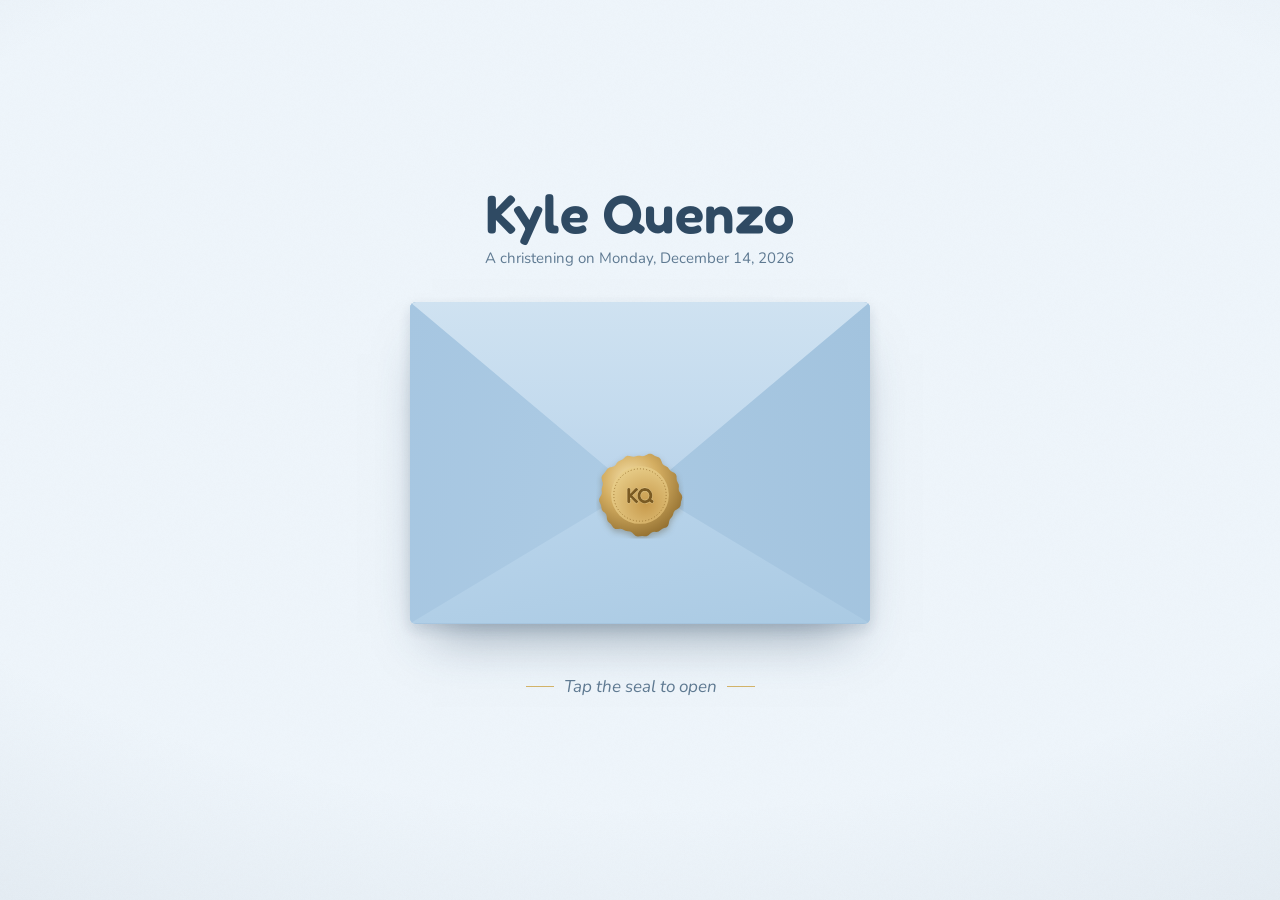
==== dedication/index.html @ fa81c78d "Add RSVP form to both invitations, backed by a Google Sheet - Guests reply from the Details sheet: n" ====
<!doctype html>
<html lang="en">
  <head>
    <meta charset="utf-8" />
    <meta
      name="viewport"
      content="width=device-width, initial-scale=1, viewport-fit=cover"
    />
    <style>
      :root {
        padding-top: env(safe-area-inset-top, 0px);
        padding-bottom: env(safe-area-inset-bottom, 0px);
        box-sizing: border-box;
      }
      body {
        margin: 0;
      }
      img {
        max-width: 100%;
      }
      [hidden] {
        display: none !important;
      }
    </style>
    <title>Kyle Quenzo &middot; Christening</title>
    <link
      rel="icon"
      href="data:image/svg+xml,%3Csvg xmlns=%27http://www.w3.org/2000/svg%27 viewBox=%270 0 100 100%27%3E%3Ccircle cx=%2750%27 cy=%2750%27 r=%2746%27 fill=%27%23d4b46a%27/%3E%3Ccircle cx=%2750%27 cy=%2750%27 r=%2730%27 fill=%27none%27 stroke=%27%23a8873f%27 stroke-width=%273%27/%3E%3C/svg%3E"
    />
    <link rel="preconnect" href="https://fonts.googleapis.com" />
    <link rel="preconnect" href="https://fonts.gstatic.com" crossorigin />
    <link rel="stylesheet" href="../rsvp.css" />
    <link
      rel="stylesheet"
      href="https://fonts.googleapis.com/css2?family=Fredoka:wght@400;500;600&family=Nunito:ital,wght@0,400;0,600;0,700;1,400&display=swap"
    />
    <style>
      /* Layout: one screen. Sealed envelope on a soft sky → tap the seal → card rises out and becomes a page-turning booklet. */
      :root {
        color-scheme: light;
        --sky: #eef5fb;
        --sky-deep: #d9e8f4;
        --cloud: #ffffff;
        --powder: #b7d3ea;
        --powder-side: #a6c6e1;
        --powder-flap: #c4dbee;
        --slate: #2f4a63;
        --slate-soft: #5f7a92;
        --gold: #d4b46a;
        --gold-hi: #f3e2b3;
        --gold-lo: #a8873f;
        --panel: #fbfdff;
        --f-display: "Fredoka", "Varela Round", "Nunito", system-ui, sans-serif;
        --f-body: "Nunito", "Avenir Next", "Segoe UI", system-ui, sans-serif;
        --rf-ink: var(--slate);
        --rf-soft: var(--slate-soft);
        --rf-line: rgba(47, 74, 99, 0.22);
        --rf-field: #fff;
        --rf-gold: var(--gold-lo);
        --rf-font: var(--f-body);
      }
      html,
      body {
        height: 100%;
      }
      body {
        background-color: var(--sky);
        background-image: radial-gradient(
          120% 90% at 50% 40%,
          transparent 55%,
          rgba(47, 74, 99, 0.1) 100%
        );
        color: var(--slate);
        font-family: var(--f-body);
        overflow: hidden;
        -webkit-tap-highlight-color: transparent;
      }
      .stage {
        position: relative;
        height: 100%;
        padding-left: max(16px, env(safe-area-inset-left, 0px));
        padding-right: max(16px, env(safe-area-inset-right, 0px));
        padding-block: 16px;
        box-sizing: border-box;
        display: flex;
        flex-direction: column;
        align-items: center;
        justify-content: center;
        gap: clamp(18px, 4vh, 34px);
      }
      .texture {
        position: fixed;
        inset: 0;
        pointer-events: none;
        opacity: 0.3;
        mix-blend-mode: multiply;
        background-size: 220px 220px;
      }

      /* ---------- Sealed state ---------- */
      .heading {
        text-align: center;
        display: grid;
        gap: 8px;
      }
      .names {
        font-family: var(--f-display);
        font-weight: 600;
        font-size: clamp(36px, 9vw, 54px);
        line-height: 1;
        color: var(--slate);
        margin: 0;
        letter-spacing: 0.01em;
        text-wrap: balance;
      }
      .when {
        font-family: var(--f-body);
        font-size: 15px;
        color: var(--slate-soft);
      }

      .env {
        --ew: min(88vw, 460px, calc((100vh - 260px) * 1.43));
        position: relative;
        width: var(--ew);
        aspect-ratio: 10/7;
        cursor: pointer;
        border: 0;
        padding: 0;
        background: none;
      }
      .env > * {
        position: absolute;
      }
      .env-back {
        inset: 0;
        border-radius: 6px;
        background: linear-gradient(#8fb2d0, #9dbdd8);
        box-shadow:
          0 30px 50px -22px rgba(47, 74, 99, 0.5),
          0 6px 14px rgba(47, 74, 99, 0.16);
        z-index: 1;
      }
      .card {
        z-index: 3;
        left: 27%;
        width: 46%;
        top: 3%;
        aspect-ratio: 397/560;
        background: #fff;
        border-radius: 3px;
        overflow: hidden;
        box-shadow: 0 2px 6px rgba(47, 74, 99, 0.25);
      }
      .front {
        inset: 0;
        z-index: 4;
        border-radius: 6px;
        overflow: hidden;
        clip-path: polygon(0 0, 50% 57%, 100% 0, 100% 100%, 0 100%);
        background: linear-gradient(
          170deg,
          #c0d9ec,
          var(--powder) 60%,
          #aacae3
        );
      }
      .front::before,
      .front::after {
        content: "";
        position: absolute;
        inset: 0;
      }
      .front::before {
        clip-path: polygon(0 0, 50% 57%, 0 100%);
        background: linear-gradient(100deg, var(--powder-side), #b3d0e7);
      }
      .front::after {
        clip-path: polygon(100% 0, 50% 57%, 100% 100%);
        background: linear-gradient(260deg, #a2c3de, #afcde6);
      }
      .flap {
        left: 0;
        top: 0;
        width: 100%;
        height: 60%;
        z-index: 5;
        transform-origin: 50% 0;
        transform: perspective(1000px) rotateX(0deg);
        transform-style: preserve-3d;
      }
      .flap .face {
        position: absolute;
        inset: 0;
        backface-visibility: hidden;
        -webkit-backface-visibility: hidden;
        clip-path: polygon(0 0, 100% 0, 50% 100%);
      }
      .flap .out {
        background: linear-gradient(
          180deg,
          #cfe2f1,
          var(--powder-flap) 55%,
          #b9d3ea
        );
        border-radius: 6px 6px 0 0;
      }
      .flap .in {
        transform: rotateX(180deg);
        background:
          radial-gradient(
              circle at 25% 30%,
              rgba(212, 180, 106, 0.35) 0 1.6px,
              transparent 2.2px
            )
            0 0/18px 18px,
          radial-gradient(
              circle at 75% 80%,
              rgba(183, 211, 234, 0.5) 0 2px,
              transparent 2.6px
            )
            0 0/18px 18px,
          linear-gradient(#ffffff, #f1f7fc);
      }
      .seal {
        left: 50%;
        top: 60%;
        width: clamp(64px, 19%, 88px);
        aspect-ratio: 1;
        transform: translate(-50%, -50%);
        z-index: 6;
        pointer-events: none;
      }
      .seal svg {
        position: absolute;
        inset: 0;
        width: 100%;
        height: 100%;
        filter: drop-shadow(0 3px 3px rgba(70, 50, 10, 0.3));
      }
      .seal .half-l {
        clip-path: inset(0 50% 0 0);
      }
      .seal .half-r {
        clip-path: inset(0 0 0 50%);
      }
      .env:focus-visible {
        outline: 2px solid var(--gold-lo);
        outline-offset: 8px;
        border-radius: 8px;
      }
      .hint {
        font-family: var(--f-body);
        font-style: italic;
        font-size: 17px;
        color: var(--slate-soft);
        display: flex;
        align-items: center;
        gap: 10px;
      }
      .hint::before,
      .hint::after {
        content: "";
        width: 28px;
        height: 1px;
        background: var(--gold);
      }
      .pulse {
        animation: pulse 2.4s ease-in-out infinite;
      }
      @keyframes pulse {
        0%,
        100% {
          transform: translate(-50%, -50%) scale(1);
        }
        50% {
          transform: translate(-50%, -50%) scale(1.06);
        }
      }

      /* ---------- Opened state ---------- */
      .reader {
        position: absolute;
        inset: 0;
        display: flex;
        flex-direction: column;
        align-items: center;
        justify-content: center;
        gap: 14px;
        padding-left: max(16px, env(safe-area-inset-left, 0px));
        padding-right: max(16px, env(safe-area-inset-right, 0px));
        padding-block: 16px;
        box-sizing: border-box;
        visibility: hidden;
      }
      .reader.on {
        visibility: visible;
      }
      .book {
        position: relative;
        width: var(--bw, 300px);
        height: var(--bh, 423px);
        touch-action: pan-y pinch-zoom;
        user-select: none;
        -webkit-user-select: none;
      }
      .page {
        position: absolute;
        inset: 0;
        background: #fff;
        border-radius: 4px;
        overflow: hidden;
        box-shadow:
          0 24px 44px -20px rgba(47, 74, 99, 0.5),
          0 4px 10px rgba(47, 74, 99, 0.14);
        transform-origin: 0 50%;
        backface-visibility: hidden;
      }

      /* ---------- The invitation pages (sized in container units so the same markup fits the envelope preview and the booklet) ---------- */
      .card,
      .page {
        container-type: inline-size;
      }
      .pg {
        position: absolute;
        inset: 0;
        overflow: hidden;
        color: var(--slate);
        text-align: center;
        background: linear-gradient(
          180deg,
          #d8e9f6 0%,
          #eaf3fa 45%,
          #f8fbfe 100%
        );
      }
      .pg .sky {
        position: absolute;
        inset: 0;
        width: 100%;
        height: 100%;
        pointer-events: none;
      }
      .pg > * {
        position: relative;
      }
      .pg p,
      .pg h2 {
        margin: 0;
      }
      .pg img {
        pointer-events: none;
      }

      .pg1 {
        display: flex;
        flex-direction: column;
        align-items: center;
        justify-content: flex-start;
        padding: 10cqw 8cqw 0;
        box-sizing: border-box;
      }
      .pg1 .cross {
        width: 13cqw;
        height: 13cqw;
        margin-bottom: 5cqw;
      }
      .pg1 .photo {
        width: 52cqw;
        height: 52cqw;
        border-radius: 50%;
        padding: 2.2cqw;
        background: #fff;
        box-shadow:
          0 0 0 3cqw rgba(183, 211, 234, 0.55),
          0 12cqw 14cqw -9cqw rgba(47, 74, 99, 0.4);
        position: relative;
      }
      .pg1 .photo img {
        width: 100%;
        height: 100%;
        border-radius: 50%;
        object-fit: cover;
        display: block;
      }
      .pg1 .photo::after {
        content: "";
        position: absolute;
        inset: 2.2cqw;
        border-radius: 50%;
        box-shadow: inset 0 0 6cqw rgba(47, 74, 99, 0.18);
      }
      .pg1 .lead {
        margin-top: 7cqw;
        font: italic 400 4.6cqw/1.3 var(--f-body);
        color: var(--slate-soft);
      }
      .pg1 .kid {
        font: 600 13.5cqw/1 var(--f-display);
        letter-spacing: 0.005em;
        margin-top: 1.5cqw;
        text-wrap: balance;
      }
      .pg1 .date {
        margin-top: 5cqw;
        font: 600 4.2cqw/1.5 var(--f-body);
      }
      .pg1 .date small {
        display: block;
        font-weight: 400;
        color: var(--slate-soft);
      }

      .pg2 {
        display: flex;
        flex-direction: column;
        justify-content: center;
        padding: 8cqw 9cqw;
        box-sizing: border-box;
        gap: 3.6cqw;
      }
      .pg2 .msg {
        font: 400 4.3cqw/1.5 var(--f-body);
        text-wrap: pretty;
      }
      .pg2 .msg.first {
        font: 500 5.4cqw/1.3 var(--f-display);
      }
      .pg2 .facts {
        margin: 2cqw 0 0;
        padding: 0;
        display: grid;
        gap: 2.4cqw;
        text-align: left;
      }
      .pg2 .facts div {
        display: grid;
        grid-template-columns: 19cqw 1fr;
        gap: 2.2cqw;
        align-items: baseline;
      }
      .pg2 dt {
        font: 500 4.2cqw/1.4 var(--f-display);
        color: var(--gold-lo);
      }
      .pg2 dd {
        margin: 0;
        font: 400 3.9cqw/1.45 var(--f-body);
      }
      .pg2 .outro {
        margin-top: 1.2cqw;
        font: 500 4.4cqw/1.4 var(--f-display);
        color: var(--slate-soft);
        text-wrap: balance;
      }
      .pg2 .rule {
        width: 22cqw;
        height: 3cqw;
        margin: 0 auto;
      }

      .controls {
        display: flex;
        align-items: center;
        gap: 10px;
        opacity: 0;
      }
      .btn {
        font: 600 13px/1 var(--f-body);
        letter-spacing: 0.06em;
        text-transform: uppercase;
        color: var(--slate);
        background: var(--panel);
        border: 1px solid rgba(47, 74, 99, 0.2);
        border-radius: 999px;
        height: 44px;
        min-width: 44px;
        padding: 0 16px;
        display: inline-flex;
        align-items: center;
        justify-content: center;
        gap: 8px;
        cursor: pointer;
      }
      .btn:hover {
        border-color: var(--powder-side);
      }
      .btn:focus-visible {
        outline: 2px solid var(--gold-lo);
        outline-offset: 2px;
      }
      .btn[disabled] {
        opacity: 0.35;
        cursor: default;
      }
      .btn.icon {
        padding: 0;
        width: 44px;
      }
      .btn svg {
        width: 18px;
        height: 18px;
      }
      .count {
        font: 600 13px/1 var(--f-body);
        letter-spacing: 0.08em;
        color: var(--slate-soft);
        min-width: 54px;
        text-align: center;
        font-variant-numeric: tabular-nums;
      }
      .music {
        position: fixed;
        z-index: 20;
        top: calc(14px + env(safe-area-inset-top, 0px));
        right: max(14px, calc(env(safe-area-inset-right, 0px) + 8px));
        opacity: 0;
        pointer-events: none;
        transition: opacity 0.6s;
      }
      .music.show {
        opacity: 1;
        pointer-events: auto;
      }
      .music .bars {
        display: flex;
        gap: 2px;
        align-items: flex-end;
        height: 14px;
      }
      .music .bars i {
        width: 3px;
        background: var(--slate);
        border-radius: 1px;
        height: 4px;
        animation: eq 1s ease-in-out infinite;
      }
      .music .bars i:nth-child(2) {
        animation-delay: -0.3s;
      }
      .music .bars i:nth-child(3) {
        animation-delay: -0.6s;
      }
      .music.muted .bars i {
        animation: none;
        height: 3px;
        background: var(--slate-soft);
      }
      @keyframes eq {
        0%,
        100% {
          height: 4px;
        }
        50% {
          height: 14px;
        }
      }

      /* ---------- Details sheet ---------- */
      .scrim {
        position: fixed;
        inset: 0;
        z-index: 30;
        background: rgba(47, 74, 99, 0.35);
        opacity: 0;
        transition: opacity 0.3s;
      }
      .scrim.open {
        opacity: 1;
      }
      .sheet {
        position: fixed;
        z-index: 31;
        left: 0;
        right: 0;
        bottom: 0;
        margin: 0 auto;
        max-width: 520px;
        max-height: 86%;
        overflow: auto;
        background: var(--panel);
        border-radius: 18px 18px 0 0;
        box-shadow: 0 -10px 40px rgba(47, 74, 99, 0.25);
        padding: 10px max(20px, env(safe-area-inset-right, 0px))
          calc(24px + env(safe-area-inset-bottom, 0px))
          max(20px, env(safe-area-inset-left, 0px));
        transform: translateY(105%);
        transition: transform 0.38s cubic-bezier(0.2, 0.8, 0.2, 1);
        box-sizing: border-box;
      }
      .sheet.open {
        transform: none;
      }
      .grab {
        width: 40px;
        height: 4px;
        border-radius: 2px;
        background: var(--sky-deep);
        margin: 4px auto 10px;
      }
      .sheet h2 {
        font: 600 30px/1.1 var(--f-display);
        margin: 4px 0 2px;
        color: var(--slate);
        text-align: center;
      }
      .sheet .sub {
        font: 15px var(--f-body);
        color: var(--slate-soft);
        text-align: center;
        margin: 0 0 18px;
      }
      .events {
        display: grid;
        gap: 0;
        margin: 0;
        padding: 0;
        list-style: none;
      }
      .ev {
        display: grid;
        grid-template-columns: 76px 1fr;
        gap: 14px;
        padding: 14px 0;
        border-top: 1px solid var(--sky-deep);
      }
      .ev .t {
        font: 600 15px/1.2 var(--f-body);
        color: var(--gold-lo);
        font-variant-numeric: tabular-nums;
        padding-top: 2px;
      }
      .ev .t small {
        display: block;
        font: 12px/1.4 var(--f-body);
        color: var(--slate-soft);
      }
      .ev h3 {
        margin: 0;
        font: 500 19px/1.2 var(--f-display);
        color: var(--slate);
      }
      .ev p {
        margin: 3px 0 8px;
        font: 14px/1.45 var(--f-body);
        color: var(--slate-soft);
        min-width: 0;
      }
      .link {
        font: 600 12px/1 var(--f-body);
        letter-spacing: 0.06em;
        text-transform: uppercase;
        color: var(--slate);
        text-decoration: none;
        border-bottom: 1px solid var(--gold);
        padding-bottom: 2px;
      }
      .rsvp {
        margin-top: 6px;
        padding: 16px;
        border-radius: 12px;
        background: #e9f2fa;
      }
      .rsvp h3 {
        margin: 0 0 2px;
        font: 500 19px/1.2 var(--f-display);
      }
      .rsvp > p {
        margin: 0 0 10px;
        font: 14px/1.45 var(--f-body);
        color: var(--slate-soft);
      }
      .contact {
        display: flex;
        align-items: center;
        justify-content: space-between;
        gap: 10px;
        padding: 8px 0;
        border-top: 1px solid rgba(47, 74, 99, 0.12);
      }
      .contact span {
        font: 15px/1.3 var(--f-body);
        min-width: 0;
      }
      .contact b {
        font-weight: 500;
        display: block;
        font-family: var(--f-display);
        font-size: 18px;
      }
      .contact .num {
        user-select: all;
        -webkit-user-select: all;
        font-variant-numeric: tabular-nums;
        letter-spacing: 0.04em;
      }
      .copy {
        font: 600 12px/1 var(--f-body);
        letter-spacing: 0.06em;
        text-transform: uppercase;
        color: var(--slate);
        background: var(--panel);
        border: 1px solid rgba(47, 74, 99, 0.22);
        border-radius: 999px;
        height: 36px;
        padding: 0 14px;
        cursor: pointer;
        flex: none;
      }
      .cal {
        display: flex;
        justify-content: center;
        margin-top: 18px;
      }
      .close {
        position: absolute;
        top: 10px;
        right: max(12px, env(safe-area-inset-right, 0px));
      }

      @media (prefers-reduced-motion: reduce) {
        .pulse,
        .music .bars i {
          animation: none;
        }
      }
    </style>
  </head>
  <body>
    <div class="texture" id="texture"></div>

    <main class="stage" id="stage">
      <header class="heading" id="heading">
        <h1 class="names">Kyle Quenzo</h1>
        <div class="when">A christening on Monday, December 14, 2026</div>
      </header>

      <button class="env" id="env" aria-label="Open the invitation">
        <div class="env-back"></div>
        <div class="card" id="card"></div>
        <div class="front"></div>
        <div class="flap" id="flap">
          <div class="face out"></div>
          <div class="face in"></div>
        </div>
        <div class="seal pulse" id="seal">
          <svg class="half-l" viewBox="0 0 100 100" aria-hidden="true">
            <use href="#sealArt" />
          </svg>
          <svg class="half-r" viewBox="0 0 100 100" aria-hidden="true">
            <use href="#sealArt" />
          </svg>
        </div>
      </button>

      <p class="hint" id="hint">Tap the seal to open</p>

      <section class="reader" id="reader" aria-label="Invitation pages">
        <div class="book" id="book" aria-live="polite"></div>
        <nav class="controls" id="controls">
          <button class="btn icon" id="prev" aria-label="Previous page">
            <svg
              viewBox="0 0 24 24"
              fill="none"
              stroke="currentColor"
              stroke-width="1.6"
            >
              <path d="M15 5l-7 7 7 7" />
            </svg>
          </button>
          <span class="count" id="count">1 / 2</span>
          <button class="btn icon" id="next" aria-label="Next page">
            <svg
              viewBox="0 0 24 24"
              fill="none"
              stroke="currentColor"
              stroke-width="1.6"
            >
              <path d="M9 5l7 7-7 7" />
            </svg>
          </button>
          <button class="btn" id="detailsBtn">Details</button>
        </nav>
      </section>
    </main>

    <!-- Page 1: the christening card -->
    <template id="pg1">
      <div class="pg pg1">
        <svg
          class="sky"
          viewBox="0 0 397 560"
          preserveAspectRatio="xMidYMid slice"
          aria-hidden="true"
        >
          <g filter="url(#soft)" fill="#fff">
            <ellipse cx="60" cy="90" rx="110" ry="42" opacity=".85" />
            <ellipse cx="350" cy="150" rx="120" ry="40" opacity=".8" />
            <ellipse cx="30" cy="330" rx="95" ry="36" opacity=".7" />
            <ellipse cx="380" cy="400" rx="105" ry="38" opacity=".75" />
            <ellipse cx="200" cy="585" rx="260" ry="70" opacity=".95" />
          </g>
          <g fill="#d4b46a" opacity=".8">
            <path
              d="M62 190l2.4 6.6 6.6 2.4-6.6 2.4-2.4 6.6-2.4-6.6-6.6-2.4 6.6-2.4z"
            />
            <path d="M335 60l2 5.4 5.4 2-5.4 2-2 5.4-2-5.4-5.4-2 5.4-2z" />
            <path
              d="M330 300l1.6 4.4 4.4 1.6-4.4 1.6-1.6 4.4-1.6-4.4-4.4-1.6 4.4-1.6z"
            />
            <path
              d="M70 450l1.6 4.4 4.4 1.6-4.4 1.6-1.6 4.4-1.6-4.4-4.4-1.6 4.4-1.6z"
            />
          </g>
        </svg>
        <svg class="cross" viewBox="0 0 60 60" aria-hidden="true">
          <path
            d="M30 6a6 6 0 0 1 6 6v8h8a6 6 0 0 1 0 12h-8v16a6 6 0 0 1-12 0V32h-8a6 6 0 0 1 0-12h8v-8a6 6 0 0 1 6-6z"
            fill="url(#gcross)"
          />
        </svg>
        <div class="photo">
          <img
            src="photo.jpg"
            alt="Kyle Quenzo smiling in a white shirt and cream vest"
            width="900"
            height="900"
          />
        </div>
        <p class="lead">The christening of</p>
        <h2 class="kid">Kyle Quenzo</h2>
        <p class="date">
          Monday, December 14, 2026<small>3:30 in the afternoon</small>
        </p>
      </div>
    </template>

    <!-- Page 2: the family's message and the details -->
    <template id="pg2">
      <div class="pg pg2">
        <svg
          class="sky"
          viewBox="0 0 397 560"
          preserveAspectRatio="xMidYMid slice"
          aria-hidden="true"
        >
          <g filter="url(#soft)" fill="#fff">
            <ellipse cx="40" cy="30" rx="120" ry="40" opacity=".8" />
            <ellipse cx="370" cy="70" rx="110" ry="36" opacity=".7" />
            <ellipse cx="200" cy="585" rx="260" ry="70" opacity=".95" />
            <ellipse cx="20" cy="520" rx="110" ry="40" opacity=".7" />
          </g>
        </svg>
        <p class="msg first">
          Join us in celebrating a precious gift from above!
        </p>
        <p class="msg">
          We joyfully present our child, Kyle Quenzo, to the Lord.
        </p>
        <p class="msg">
          We cordially invite you to share in this special day of faith.
        </p>
        <svg class="rule" viewBox="0 0 88 12" aria-hidden="true">
          <path
            d="M2 6h30M56 6h30"
            stroke="#d4b46a"
            stroke-width="1.2"
            stroke-linecap="round"
          />
          <path
            d="M44 1l1.6 3.4 3.4 1.6-3.4 1.6L44 11l-1.6-3.4L39 6l3.4-1.6z"
            fill="#d4b46a"
          />
        </svg>
        <dl class="facts">
          <div>
            <dt>When</dt>
            <dd>Monday, December 14, 2026 at 3:30 PM</dd>
          </div>
          <div>
            <dt>Where</dt>
            <dd>San Juan de Sahagun Parish Church, Candon City, Ilocos Sur</dd>
          </div>
          <div>
            <dt>Reception</dt>
            <dd>Ban-aw Sapphire Event Hall, Galimuyod, Ilocos Sur</dd>
          </div>
        </dl>
        <p class="outro">
          We look forward to celebrating this meaningful milestone with you!
        </p>
      </div>
    </template>

    <button class="btn icon music" id="music" aria-label="Pause music">
      <span class="bars"><i></i><i></i><i></i></span>
    </button>

    <div class="scrim" id="scrim" hidden></div>
    <section
      class="sheet"
      id="sheet"
      role="dialog"
      aria-modal="true"
      aria-labelledby="sheetTitle"
      hidden
    >
      <div class="grab"></div>
      <button class="btn icon close" id="closeSheet" aria-label="Close details">
        <svg
          viewBox="0 0 24 24"
          fill="none"
          stroke="currentColor"
          stroke-width="1.6"
        >
          <path d="M6 6l12 12M18 6L6 18" />
        </svg>
      </button>
      <h2 id="sheetTitle">Kyle Quenzo</h2>
      <p class="sub">Christening on Monday, December 14, 2026</p>
      <ul class="events">
        <li class="ev">
          <div class="t">3:30 pm<small>Christening</small></div>
          <div>
            <h3>Christening of Kyle Quenzo</h3>
            <p>San Juan de Sahagun Parish Church, Candon City, Ilocos Sur</p>
            <a
              class="link"
              target="_blank"
              rel="noopener"
              href="https://www.google.com/maps/search/?api=1&query=San+Juan+de+Sahagun+Parish+Church+Candon+City+Ilocos+Sur"
              >Open in Maps</a
            >
          </div>
        </li>
        <li class="ev">
          <div class="t">After<small>Reception</small></div>
          <div>
            <h3>Reception</h3>
            <p>Ban-aw Sapphire Event Hall, Galimuyod, Ilocos Sur</p>
            <a
              class="link"
              target="_blank"
              rel="noopener"
              href="https://www.google.com/maps/place/Sapphire+Business+Center+and+Main+Office/@17.183698,120.4616823,1132m/data=!3m2!1e3!4b1!4m6!3m5!1s0x338e19c76d4a9fa3:0x145c7a8bc892873e!8m2!3d17.1836929!4d120.4665532!16s%2Fg%2F11fylt3p_z?entry=ttu&g_ep=EgoyMDI2MTEwMy4wIKXMDSoASAFQAw%3D%3D"
              >Open in Maps</a
            >
          </div>
        </li>
      </ul>
      <div class="rsvp">
        <h3>Kindly RSVP by 15 November 2026</h3>
        <p>Please let us know if you can join us.</p>
        <div class="contact">
          <span><b>Axl</b><span class="num">0994 142 1722</span></span
          ><button class="copy" data-num="09941421722">Copy</button>
        </div>
        <div class="contact">
          <span><b>Rachelle</b><span class="num">0994 142 1720</span></span
          ><button class="copy" data-num="09941421720">Copy</button>
        </div>
      </div>
      <div class="cal">
        <a class="link" target="_blank" rel="noopener" id="calLink" href="#"
          >Add to Google Calendar</a
        >
      </div>
    </section>

    <svg width="0" height="0" style="position: absolute" aria-hidden="true">
      <defs>
        <filter id="soft" x="-30%" y="-60%" width="160%" height="220%">
          <feGaussianBlur stdDeviation="14" />
        </filter>
        <linearGradient id="gcross" x1="0" y1="0" x2="1" y2="1">
          <stop offset="0" stop-color="#f3e2b3" />
          <stop offset=".5" stop-color="#d4b46a" />
          <stop offset="1" stop-color="#a8873f" />
        </linearGradient>
        <radialGradient id="g1" cx="38%" cy="32%" r="75%">
          <stop offset="0" stop-color="#f6e4b0" />
          <stop offset=".45" stop-color="#d4ae62" />
          <stop offset="1" stop-color="#8d6a2c" />
        </radialGradient>
        <radialGradient id="g2" cx="60%" cy="65%" r="70%">
          <stop offset="0" stop-color="#c79a4c" />
          <stop offset="1" stop-color="#e9cf8b" />
        </radialGradient>
        <g id="sealArt">
          <path id="sealEdge" fill="url(#g1)" d="" />
          <circle cx="50" cy="50" r="33" fill="url(#g2)" />
          <circle
            cx="50"
            cy="50"
            r="30"
            fill="none"
            stroke="#9c7632"
            stroke-width="1"
            stroke-dasharray="1.2 2.4"
          />
          <text
            x="50"
            y="59"
            text-anchor="middle"
            font-family="Fredoka, Nunito, sans-serif"
            font-weight="600"
            font-size="25"
            fill="#7a5a22"
            stroke="#f3dea5"
            stroke-width=".4"
          >
            KQ
          </text>
        </g>
      </defs>
    </svg>

    <script>
      (() => {
        /* Pages in reading order, each a <template>. The first one is the card that slides out of the envelope. */
        const PAGES = ["pg1", "pg2"];
        const RATIO = 560 / 397;
        const reduce = matchMedia("(prefers-reduced-motion: reduce)").matches;
        const $ = (id) => document.getElementById(id);
        const stage = $("stage"),
          env = $("env"),
          card = $("card"),
          flap = $("flap"),
          seal = $("seal");
        const heading = $("heading"),
          hint = $("hint"),
          reader = $("reader"),
          book = $("book");
        const controls = $("controls"),
          count = $("count"),
          prevB = $("prev"),
          nextB = $("next");
        const musicB = $("music");

        /* Paper grain */
        try {
          const c = document.createElement("canvas");
          c.width = c.height = 220;
          const x = c.getContext("2d"),
            d = x.createImageData(220, 220);
          for (let i = 0; i < d.data.length; i += 4) {
            const v = 200 + Math.random() * 55;
            d.data[i] = v;
            d.data[i + 1] = v - 4;
            d.data[i + 2] = v - 8;
            d.data[i + 3] = 26;
          }
          x.putImageData(d, 0, 0);
          $("texture").style.backgroundImage = `url(${c.toDataURL()})`;
        } catch (e) {}

        /* Wax seal edge: an irregular, slightly wavy circle */
        (() => {
          let p = "";
          for (let i = 0; i <= 120; i++) {
            const a = (i / 120) * Math.PI * 2;
            const r =
              46 +
              Math.sin(a * 9) * 1.6 +
              Math.sin(a * 23 + 1) * 0.8 +
              Math.cos(a * 5) * 1.1;
            p +=
              (i ? "L" : "M") +
              (50 + r * Math.cos(a)).toFixed(2) +
              " " +
              (50 + r * Math.sin(a)).toFixed(2);
          }
          $("sealEdge").setAttribute("d", p + "Z");
        })();

        /* Build pages: the envelope preview gets a copy of page 1, the booklet gets every page */
        const clone = (id) => $(id).content.cloneNode(true);
        card.appendChild(clone(PAGES[0]));
        const pages = PAGES.map((id, i) => {
          const d = document.createElement("div");
          d.className = "page";
          d.hidden = i !== 0;
          d.setAttribute("role", "group");
          d.setAttribute(
            "aria-label",
            `Invitation page ${i + 1} of ${PAGES.length}`,
          );
          d.appendChild(clone(id));
          book.appendChild(d);
          return d;
        });

        /* Size the booklet to the screen */
        function size() {
          const W = stage.clientWidth - 32,
            H = stage.clientHeight - 32 - 44 - 14;
          let bw = Math.min(W, H / RATIO, 600);
          bw = Math.max(bw, 160);
          book.style.setProperty("--bw", bw + "px");
          book.style.setProperty("--bh", bw * RATIO + "px");
        }
        size();
        addEventListener("resize", size);

        /* Music */
        const audio = new Audio("music.mp3");
        audio.loop = true;
        audio.preload = "auto";
        audio.volume = 0;
        let wantMusic = true;
        function fadeTo(v, ms) {
          const from = audio.volume,
            t0 = performance.now();
          const step = (t) => {
            const k = Math.min(1, (t - t0) / ms);
            try {
              audio.volume = from + (v - from) * k;
            } catch (e) {}
            if (k < 1) requestAnimationFrame(step);
          };
          requestAnimationFrame(step);
        }
        function setMusicUI() {
          musicB.classList.toggle("muted", !wantMusic);
          musicB.setAttribute(
            "aria-label",
            wantMusic ? "Pause music" : "Play music",
          );
        }
        musicB.addEventListener("click", () => {
          wantMusic = !wantMusic;
          setMusicUI();
          if (wantMusic) {
            audio.play().catch(() => {});
            fadeTo(0.8, 600);
          } else {
            audio.pause();
          }
        });
        document.addEventListener("visibilitychange", () => {
          if (document.hidden) audio.pause();
          else if (wantMusic && opened) audio.play().catch(() => {});
        });

        /* Opening sequence */
        let opened = false,
          idx = 0,
          busy = false;
        const ease = "cubic-bezier(.45,.05,.2,1)";
        const A = (el, kf, o) =>
          el.animate(kf, Object.assign({ fill: "forwards", easing: ease }, o))
            .finished;
        const wait = (ms) => new Promise((r) => setTimeout(r, ms));

        async function open() {
          if (opened) return;
          opened = true;
          env.disabled = true;
          audio
            .play()
            .then(() => fadeTo(0.8, 2500))
            .catch(() => {});
          musicB.classList.add("show");
          setMusicUI();
          seal.classList.remove("pulse");
          const k = reduce ? 0.25 : 1;
          hint.animate([{ opacity: 1 }, { opacity: 0 }], {
            duration: 300,
            fill: "forwards",
          });
          heading.animate(
            [{ opacity: 1 }, { opacity: 0, transform: "translateY(-16px)" }],
            { duration: 700 * k, fill: "forwards", easing: ease },
          );

          const [sl, sr] = seal.querySelectorAll("svg");
          seal.animate(
            [
              { transform: "translate(-50%,-50%) scale(1)" },
              { transform: "translate(-50%,-50%) scale(.94)" },
              { transform: "translate(-50%,-50%) scale(1)" },
            ],
            { duration: 260 * k },
          );
          await wait(200 * k);
          await Promise.all([
            A(
              sl,
              [
                { transform: "none", opacity: 1 },
                {
                  transform: "translate(-22px,18px) rotate(-24deg)",
                  opacity: 0,
                },
              ],
              { duration: 700 * k },
            ),
            A(
              sr,
              [
                { transform: "none", opacity: 1 },
                { transform: "translate(22px,18px) rotate(24deg)", opacity: 0 },
              ],
              { duration: 700 * k },
            ),
          ]);

          setTimeout(() => {
            flap.style.zIndex = 2;
          }, 470 * k);
          await A(
            flap,
            [
              { transform: "perspective(1000px) rotateX(0deg)" },
              { transform: "perspective(1000px) rotateX(180deg)" },
            ],
            { duration: 950 * k },
          );

          await A(
            card,
            [{ transform: "translateY(0)" }, { transform: "translateY(-64%)" }],
            { duration: 1000 * k, easing: "cubic-bezier(.3,.6,.25,1)" },
          );
          await wait(250 * k);

          /* Card becomes the first page of the booklet */
          const from = card.getBoundingClientRect();
          reader.classList.add("on");
          const to = book.getBoundingClientRect();
          card.style.visibility = "hidden";
          const s = from.width / to.width;
          book.style.transformOrigin = "0 0";
          env.animate(
            [
              { transform: "none", opacity: 1 },
              { transform: "translateY(55vh) rotate(4deg)", opacity: 0 },
            ],
            {
              duration: 1100 * k,
              easing: "cubic-bezier(.5,0,.75,0)",
              fill: "forwards",
            },
          );
          await A(
            book,
            [
              {
                transform: `translate(${from.left - to.left}px, ${from.top - to.top}px) scale(${s})`,
              },
              { transform: "none" },
            ],
            {
              duration: 1200 * k,
              easing: "cubic-bezier(.6,0,.2,1)",
              fill: "none",
            },
          );
          env.hidden = true;
          heading.hidden = true;
          hint.hidden = true;
          A(
            controls,
            [
              { opacity: 0, transform: "translateY(8px)" },
              { opacity: 1, transform: "none" },
            ],
            { duration: 500 },
          );
          update();
        }
        env.addEventListener("click", open);

        /* Page turning */
        function update() {
          count.textContent = `${idx + 1} / ${PAGES.length}`;
          prevB.disabled = idx === 0;
          nextB.disabled = idx === PAGES.length - 1;
        }
        async function go(n) {
          if (busy || n === idx || n < 0 || n >= PAGES.length) return;
          busy = true;
          const cur = pages[idx],
            nxt = pages[n],
            fwd = n > idx;
          nxt.hidden = false;
          const P = "perspective(1800px) ";
          if (reduce) {
            nxt.style.zIndex = 2;
            cur.style.zIndex = 1;
            await A(nxt, [{ opacity: 0 }, { opacity: 1 }], {
              duration: 220,
              fill: "none",
            });
          } else if (fwd) {
            cur.style.zIndex = 2;
            nxt.style.zIndex = 1;
            await A(
              cur,
              [
                { transform: P + "rotateY(0)", opacity: 1, offset: 0 },
                { opacity: 1, offset: 0.6 },
                { transform: P + "rotateY(-110deg)", opacity: 0 },
              ],
              { duration: 750, fill: "none" },
            );
          } else {
            cur.style.zIndex = 1;
            nxt.style.zIndex = 2;
            await A(
              nxt,
              [
                { transform: P + "rotateY(-110deg)", opacity: 0, offset: 0 },
                { opacity: 1, offset: 0.4 },
                { transform: P + "rotateY(0)", opacity: 1 },
              ],
              { duration: 750, fill: "none" },
            );
          }
          cur.hidden = true;
          cur.style.zIndex = "";
          nxt.style.zIndex = "";
          idx = n;
          update();
          busy = false;
        }
        prevB.addEventListener("click", () => go(idx - 1));
        nextB.addEventListener("click", () => go(idx + 1));

        /* Swipe and tap on the booklet */
        let sx = null,
          sy = 0,
          st = 0;
        book.addEventListener("pointerdown", (e) => {
          sx = e.clientX;
          sy = e.clientY;
          st = Date.now();
        });
        book.addEventListener("pointerup", (e) => {
          if (sx === null) return;
          const dx = e.clientX - sx,
            dy = e.clientY - sy;
          sx = null;
          if (Math.abs(dx) > 40 && Math.abs(dx) > Math.abs(dy)) {
            go(idx + (dx < 0 ? 1 : -1));
            return;
          }
          if (Math.abs(dx) < 8 && Math.abs(dy) < 8 && Date.now() - st < 400) {
            const r = book.getBoundingClientRect();
            go(idx + (e.clientX - r.left < r.width * 0.35 ? -1 : 1));
          }
        });
        book.addEventListener("pointercancel", () => {
          sx = null;
        });
        addEventListener("keydown", (e) => {
          if (sheet.classList.contains("open")) {
            if (e.key === "Escape") closeSheet();
            return;
          }
          if (!opened) return;
          if (e.key === "ArrowRight" || e.key === "PageDown") go(idx + 1);
          if (e.key === "ArrowLeft" || e.key === "PageUp") go(idx - 1);
        });

        /* Details sheet */
        const sheet = $("sheet"),
          scrim = $("scrim");
        function openSheet() {
          sheet.hidden = false;
          scrim.hidden = false;
          requestAnimationFrame(() =>
            requestAnimationFrame(() => {
              sheet.classList.add("open");
              scrim.classList.add("open");
            }),
          );
          setTimeout(() => $("closeSheet").focus(), 50);
        }
        function closeSheet() {
          sheet.classList.remove("open");
          scrim.classList.remove("open");
          setTimeout(() => {
            sheet.hidden = true;
            scrim.hidden = true;
            $("detailsBtn").focus();
          }, 380);
        }
        $("detailsBtn").addEventListener("click", openSheet);
        $("closeSheet").addEventListener("click", closeSheet);
        scrim.addEventListener("click", closeSheet);

        document.querySelectorAll(".copy").forEach((b) =>
          b.addEventListener("click", () => {
            const done = () => {
              b.textContent = "Copied";
              setTimeout(() => (b.textContent = "Copy"), 1600);
            };
            const pick = () => {
              const s = getSelection(),
                r = document.createRange();
              r.selectNodeContents(
                b.previousElementSibling.querySelector(".num"),
              );
              s.removeAllRanges();
              s.addRange(r);
              b.textContent = "Selected";
              setTimeout(() => (b.textContent = "Copy"), 1600);
            };
            try {
              navigator.clipboard.writeText(b.dataset.num).then(done, pick);
            } catch (e) {
              pick();
            }
          }),
        );

        const q = new URLSearchParams({
          action: "TEMPLATE",
          text: "Christening of Kyle Quenzo",
          dates: "20261214T153000/20261214T220000",
          ctz: "Asia/Manila",
          location:
            "San Juan de Sahagun Parish Church, Candon City, Ilocos Sur",
          details:
            "Christening of Kyle Quenzo 3:30 PM at San Juan de Sahagun Parish Church, Candon City.\nReception at Ban-aw Sapphire Event Hall, Galimuyod, Ilocos Sur.",
        });
        $("calLink").href =
          "https://calendar.google.com/calendar/render?" + q.toString();
      })();
    </script>
    <script>
      window.RSVP_EVENT = "christening";
    </script>
    <script src="../rsvp-config.js"></script>
    <script src="../rsvp.js"></script>
  </body>
</html>
---- rsvp.css ----
/* RSVP form inside the Details sheet. Each page sets --rf-ink, --rf-soft, --rf-line, --rf-field, --rf-gold, --rf-font. */
.rsvp-form{display:grid;gap:14px;margin:4px 0 16px}
.rf-field{display:grid;gap:6px}
.rf-field > span,.rf-choice legend{font:600 12px/1.3 var(--rf-font);letter-spacing:.04em;color:var(--rf-soft)}
.rf-field input,.rf-field textarea{font:16px/1.4 var(--rf-font);color:var(--rf-ink);background:var(--rf-field);
  border:1px solid var(--rf-line);border-radius:10px;padding:10px 12px;width:100%;box-sizing:border-box;min-height:44px}
.rf-field textarea{resize:vertical}
.rf-field input:focus-visible,.rf-field textarea:focus-visible,.rf-choice input:focus-visible + span{outline:2px solid var(--rf-gold);outline-offset:1px}
.rf-field input[aria-invalid="true"]{border-color:#b3463a}
.rf-choice{border:0;margin:0;padding:0;display:grid;gap:6px}
.rf-choice .opts{display:grid;grid-template-columns:1fr 1fr;gap:8px}
.rf-choice label{position:relative;display:block}
.rf-choice input{position:absolute;opacity:0;inset:0;margin:0}
.rf-choice span{display:flex;align-items:center;justify-content:center;min-height:44px;padding:8px 10px;text-align:center;
  font:600 14px/1.25 var(--rf-font);color:var(--rf-ink);background:var(--rf-field);border:1px solid var(--rf-line);border-radius:10px;cursor:pointer}
.rf-choice input:checked + span{background:var(--rf-ink);color:#fff;border-color:var(--rf-ink)}
.rf-companions{display:grid;gap:10px;padding:12px;border-radius:12px;background:var(--rf-field);border:1px solid var(--rf-line)}
.rf-step{display:flex;align-items:center;justify-content:space-between;gap:10px}
.rf-stepper{display:inline-flex;align-items:center;gap:6px}
.rf-stepper button{width:40px;height:40px;border-radius:999px;border:1px solid var(--rf-line);background:#fff;color:var(--rf-ink);font:600 20px/1 var(--rf-font);cursor:pointer}
.rf-stepper button:disabled{opacity:.35;cursor:default}
.rf-stepper output{min-width:28px;text-align:center;font:700 18px/1 var(--rf-font);color:var(--rf-ink);font-variant-numeric:tabular-nums}
.rf-names{display:grid;gap:8px}
.rf-names input{font:15px/1.4 var(--rf-font);color:var(--rf-ink);background:#fff;border:1px solid var(--rf-line);border-radius:10px;padding:9px 12px;width:100%;box-sizing:border-box;min-height:42px}
.rf-seats{margin:0;font:14px/1.4 var(--rf-font);color:var(--rf-soft)}
.rf-seats b{color:var(--rf-ink);font-weight:700}
.rf-submit{font:600 14px/1 var(--rf-font);letter-spacing:.06em;text-transform:uppercase;color:#fff;background:var(--rf-ink);
  border:1px solid var(--rf-ink);border-radius:999px;height:48px;padding:0 20px;cursor:pointer}
.rf-submit:disabled{opacity:.6;cursor:default}
.rf-submit:focus-visible{outline:2px solid var(--rf-gold);outline-offset:2px}
.rf-status{margin:0;font:14px/1.45 var(--rf-font);color:var(--rf-soft);min-height:1.2em}
.rf-status.ok{color:var(--rf-ink);font-weight:600}
.rf-status.err{color:#b3463a}
.rf-done{display:grid;gap:10px;padding:14px;border-radius:12px;background:var(--rf-field);border:1px solid var(--rf-line)}
.rf-done p{margin:0;font:15px/1.45 var(--rf-font);color:var(--rf-ink)}
.rf-done p b{font-weight:700}
.rf-done button{justify-self:start;font:600 12px/1 var(--rf-font);letter-spacing:.06em;text-transform:uppercase;color:var(--rf-ink);
  background:#fff;border:1px solid var(--rf-line);border-radius:999px;height:36px;padding:0 14px;cursor:pointer}
.rf-or{margin:14px 0 2px;font:13px/1.4 var(--rf-font);color:var(--rf-soft)}
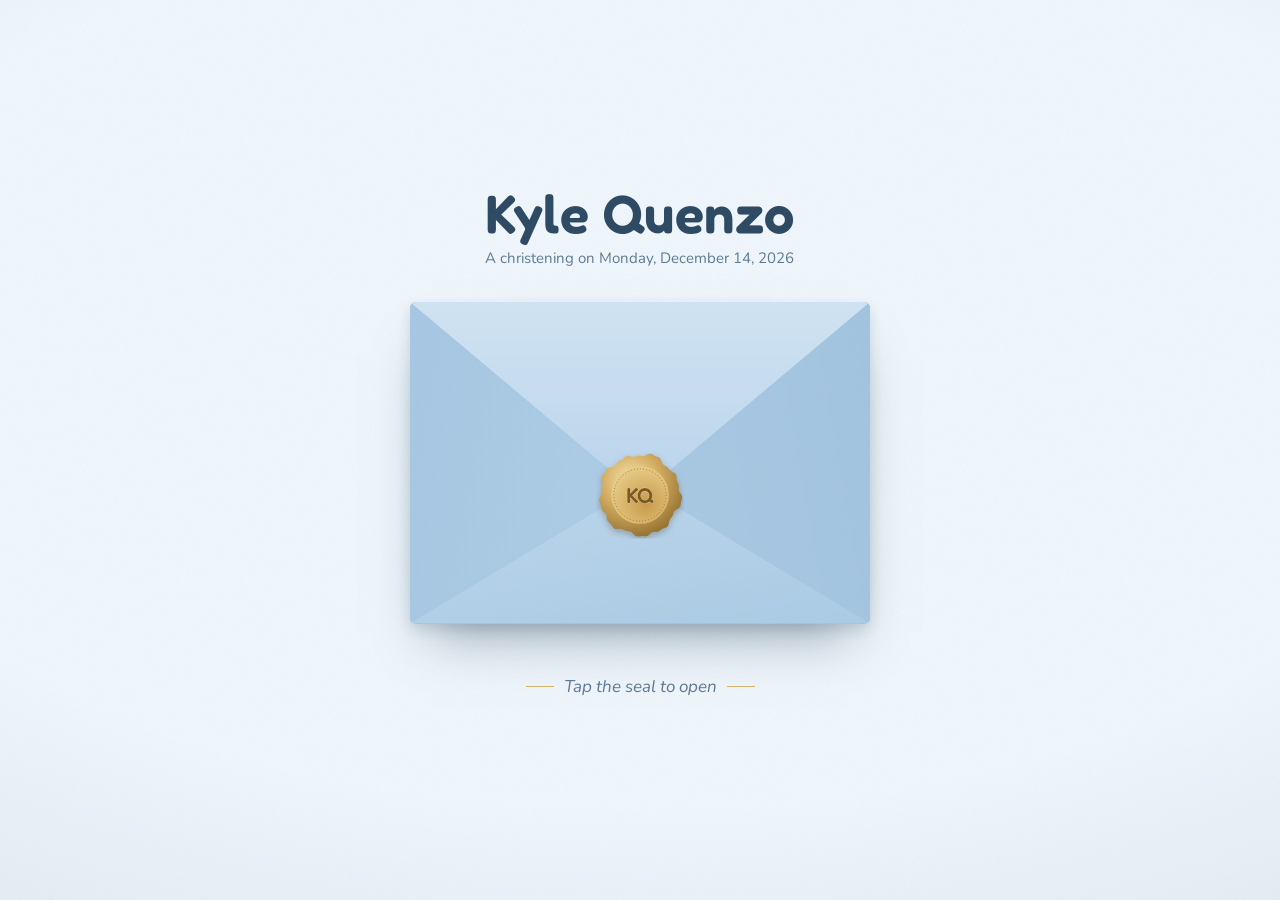
==== commit 28ccf9a3: "Add a godparents page to the christening invitation Lists the 46 ninang and ninong as a third bookle" ====
--- a/dedication/index.html
+++ b/dedication/index.html
@@ -460,6 +460,54 @@
         margin: 0 auto;
       }
 
+      .pg3 {
+        display: flex;
+        flex-direction: column;
+        justify-content: center;
+        padding: 7cqw 6cqw;
+        box-sizing: border-box;
+        gap: 2.4cqw;
+      }
+      .pg3 .title {
+        font: 500 6.4cqw/1.2 var(--f-display);
+      }
+      .pg3 .sub {
+        font: italic 400 3.8cqw/1.3 var(--f-body);
+        color: var(--slate-soft);
+      }
+      .pg3 .rule {
+        width: 22cqw;
+        height: 3cqw;
+        margin: 0 auto;
+      }
+      .pg3 .gp {
+        list-style: none;
+        margin: 1cqw 0 0;
+        padding: 0;
+        columns: 2;
+        column-gap: 3cqw;
+        text-align: left;
+        font: 400 2.95cqw/1.45 var(--f-body);
+      }
+      .pg3 .gp li {
+        break-inside: avoid;
+        padding-left: 2.2cqw;
+        position: relative;
+        white-space: nowrap;
+        overflow: hidden;
+        text-overflow: ellipsis;
+      }
+      .pg3 .gp li::before {
+        content: "";
+        position: absolute;
+        left: 0;
+        top: 0.62em;
+        width: 1.1cqw;
+        height: 1.1cqw;
+        border-radius: 50%;
+        background: var(--gold);
+      }
+
       .controls {
         display: flex;
         align-items: center;
@@ -769,7 +817,7 @@
               <path d="M15 5l-7 7 7 7" />
             </svg>
           </button>
-          <span class="count" id="count">1 / 2</span>
+          <span class="count" id="count">1 / 3</span>
           <button class="btn icon" id="next" aria-label="Next page">
             <svg
               viewBox="0 0 24 24"
@@ -890,6 +938,87 @@
         <p class="outro">
           We look forward to celebrating this meaningful milestone with you!
         </p>
+      </div>
+    </template>
+
+    <!-- Page 3: the godparents -->
+    <template id="pg3">
+      <div class="pg pg3">
+        <svg
+          class="sky"
+          viewBox="0 0 397 560"
+          preserveAspectRatio="xMidYMid slice"
+          aria-hidden="true"
+        >
+          <g filter="url(#soft)" fill="#fff">
+            <ellipse cx="40" cy="30" rx="120" ry="40" opacity=".8" />
+            <ellipse cx="370" cy="70" rx="110" ry="36" opacity=".7" />
+            <ellipse cx="200" cy="585" rx="260" ry="70" opacity=".95" />
+            <ellipse cx="20" cy="520" rx="110" ry="40" opacity=".7" />
+          </g>
+        </svg>
+        <h2 class="title">Godparents</h2>
+        <p class="sub">Ninang &amp; Ninong</p>
+        <svg class="rule" viewBox="0 0 88 12" aria-hidden="true">
+          <path
+            d="M2 6h30M56 6h30"
+            stroke="#d4b46a"
+            stroke-width="1.2"
+            stroke-linecap="round"
+          />
+          <path
+            d="M44 1l1.6 3.4 3.4 1.6-3.4 1.6L44 11l-1.6-3.4L39 6l3.4-1.6z"
+            fill="#d4b46a"
+          />
+        </svg>
+        <ul class="gp">
+          <li>Anna Emily Haggot</li>
+          <li>Angelita Angala</li>
+          <li>Cherry Joven</li>
+          <li>Clarine Mallillin</li>
+          <li>Ruben Habon</li>
+          <li>John Lorenze Peralta</li>
+          <li>Abrian Mafalla</li>
+          <li>Lorelie Joy Losgano</li>
+          <li>Jonel Altura</li>
+          <li>Rolando Yague</li>
+          <li>Samson Vilog</li>
+          <li>Daryl Jorda</li>
+          <li>Zendrick Hermosura</li>
+          <li>Miguel Tapales</li>
+          <li>Christian Alvarado</li>
+          <li>Gracia Gacusana</li>
+          <li>Diana Luz Bitao</li>
+          <li>Jannine Gander</li>
+          <li>Robeli Villanueva</li>
+          <li>Louella Navarro</li>
+          <li>Danica Soria</li>
+          <li>Estephanie Ann Raquepo</li>
+          <li>Beverly Joyce Gambeda</li>
+          <li>Robie Ibao</li>
+          <li>Marjorie Heraña</li>
+          <li>Pamela Joyce Manzano</li>
+          <li>Eryll Mae Toquero</li>
+          <li>Daphne Baltero</li>
+          <li>Kathleen Cabreros</li>
+          <li>Sonia Panganiban</li>
+          <li>Andrea Cañales</li>
+          <li>Sheimberly Jimeno</li>
+          <li>Jessa Naungayan</li>
+          <li>B-Jay Rabe</li>
+          <li>Christian Claus Tolentino</li>
+          <li>Melford John Pascua</li>
+          <li>Jimcarl Ramos</li>
+          <li>Jonathan Manansala</li>
+          <li>Ailon Belen</li>
+          <li>Junel Calibuso</li>
+          <li>Jeffrey Gacula</li>
+          <li>Aljan Fariñas</li>
+          <li>Joanne Barnachea</li>
+          <li>Angelito Jimenez</li>
+          <li>Joshua Ugalde</li>
+          <li>Aira Gapate</li>
+        </ul>
       </div>
     </template>
 
@@ -1019,7 +1148,7 @@
     <script>
       (() => {
         /* Pages in reading order, each a <template>. The first one is the card that slides out of the envelope. */
-        const PAGES = ["pg1", "pg2"];
+        const PAGES = ["pg1", "pg2", "pg3"];
         const RATIO = 560 / 397;
         const reduce = matchMedia("(prefers-reduced-motion: reduce)").matches;
         const $ = (id) => document.getElementById(id);
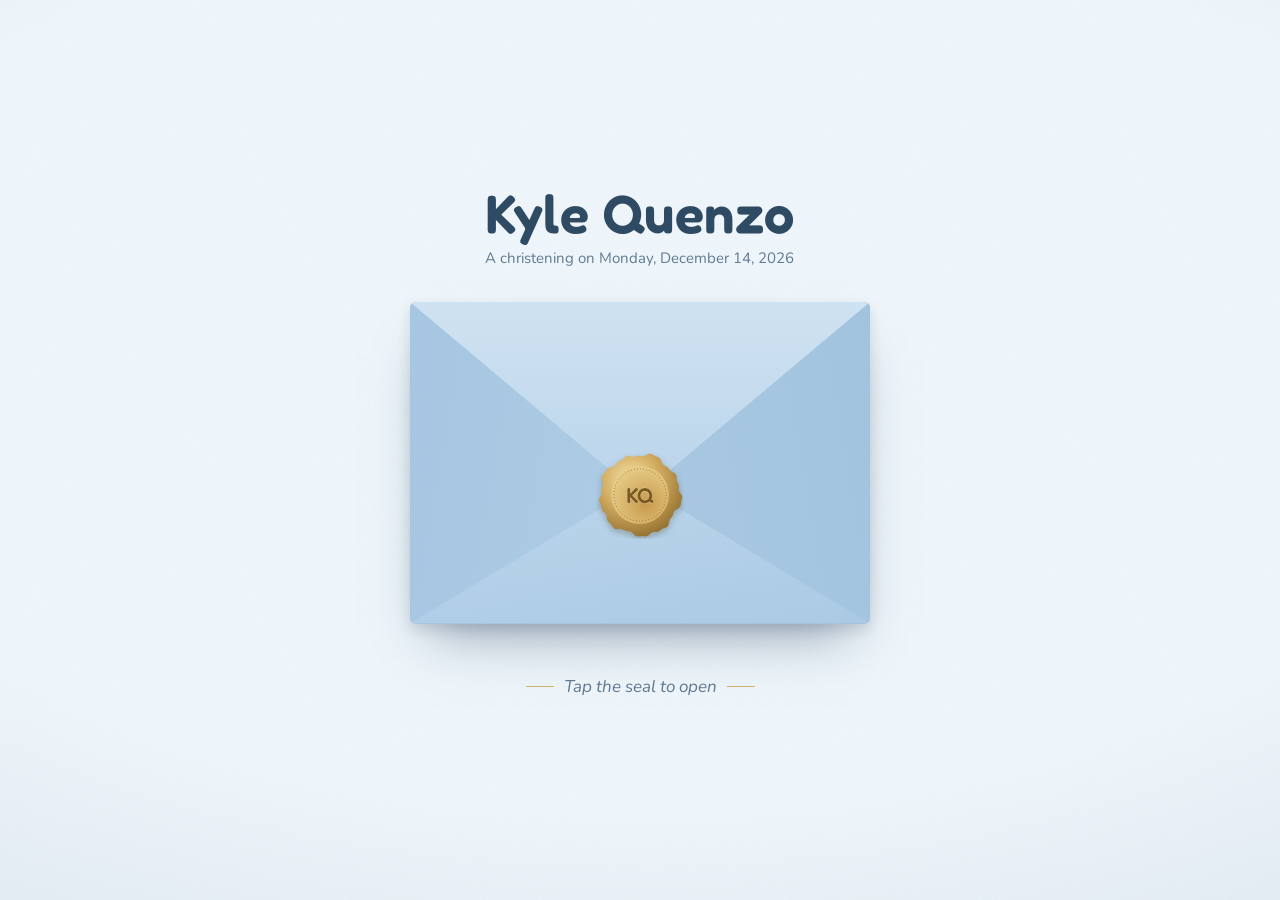
==== commit aa8b547d: "Correct two godparent surnames Co-Authored-By: Claude Fable 5.1 <noreply@anthropic.com>" ====
--- a/dedication/index.html
+++ b/dedication/index.html
@@ -972,7 +972,7 @@
           />
         </svg>
         <ul class="gp">
-          <li>Anna Emily Haggot</li>
+          <li>Anna Emily Hagoot</li>
           <li>Angelita Angala</li>
           <li>Cherry Joven</li>
           <li>Clarine Mallillin</li>
@@ -994,7 +994,7 @@
           <li>Louella Navarro</li>
           <li>Danica Soria</li>
           <li>Estephanie Ann Raquepo</li>
-          <li>Beverly Joyce Gambeda</li>
+          <li>Beverly Joyce Gamueda</li>
           <li>Robie Ibao</li>
           <li>Marjorie Heraña</li>
           <li>Pamela Joyce Manzano</li>
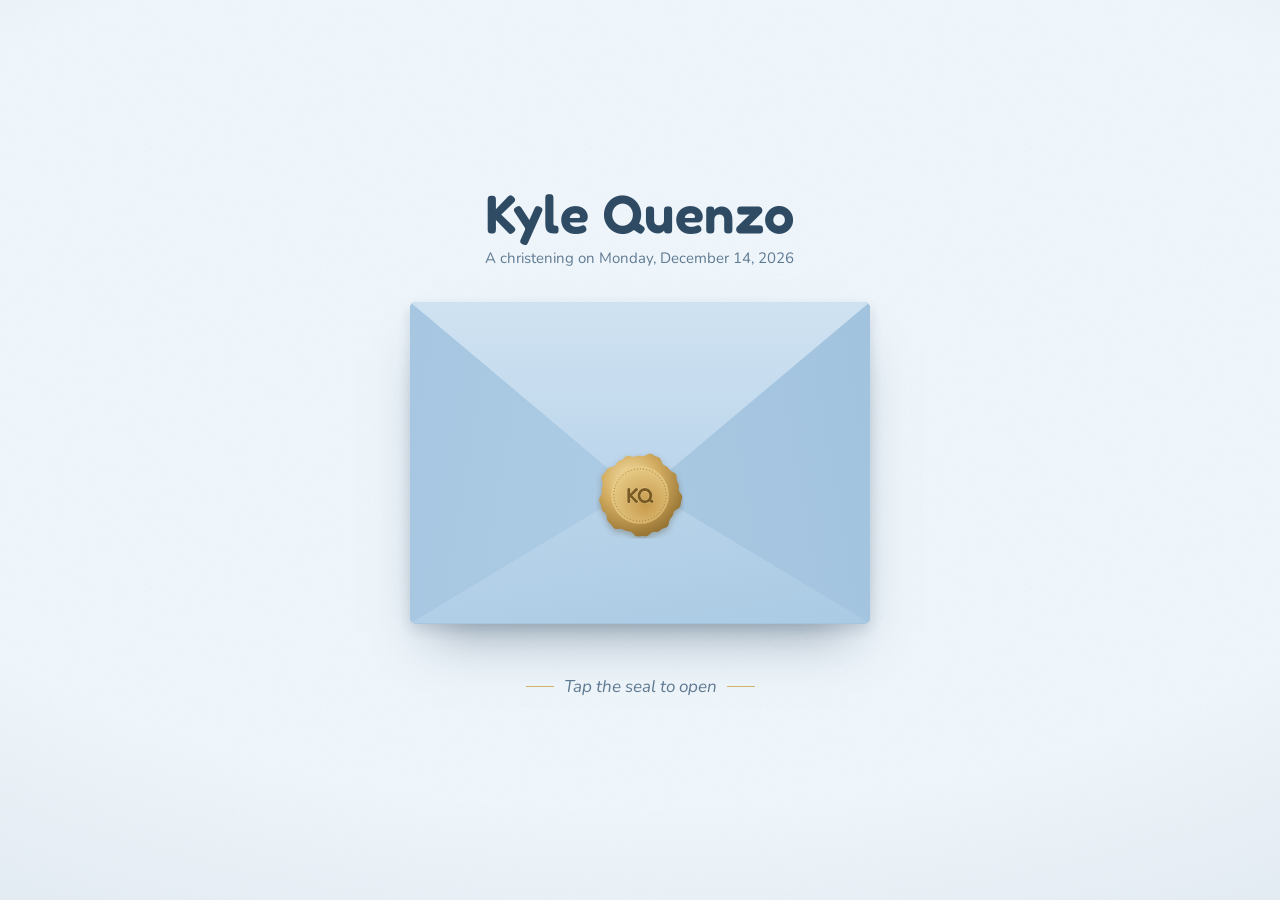
==== commit fbcda98c: "Correct godparent name to Adrian Hafalla Co-Authored-By: Claude Fable 5.1 <noreply@anthropic.com>" ====
--- a/dedication/index.html
+++ b/dedication/index.html
@@ -978,7 +978,7 @@
           <li>Clarine Mallillin</li>
           <li>Ruben Habon</li>
           <li>John Lorenze Peralta</li>
-          <li>Abrian Mafalla</li>
+          <li>Adrian Hafalla</li>
           <li>Lorelie Joy Losgano</li>
           <li>Jonel Altura</li>
           <li>Rolando Yague</li>
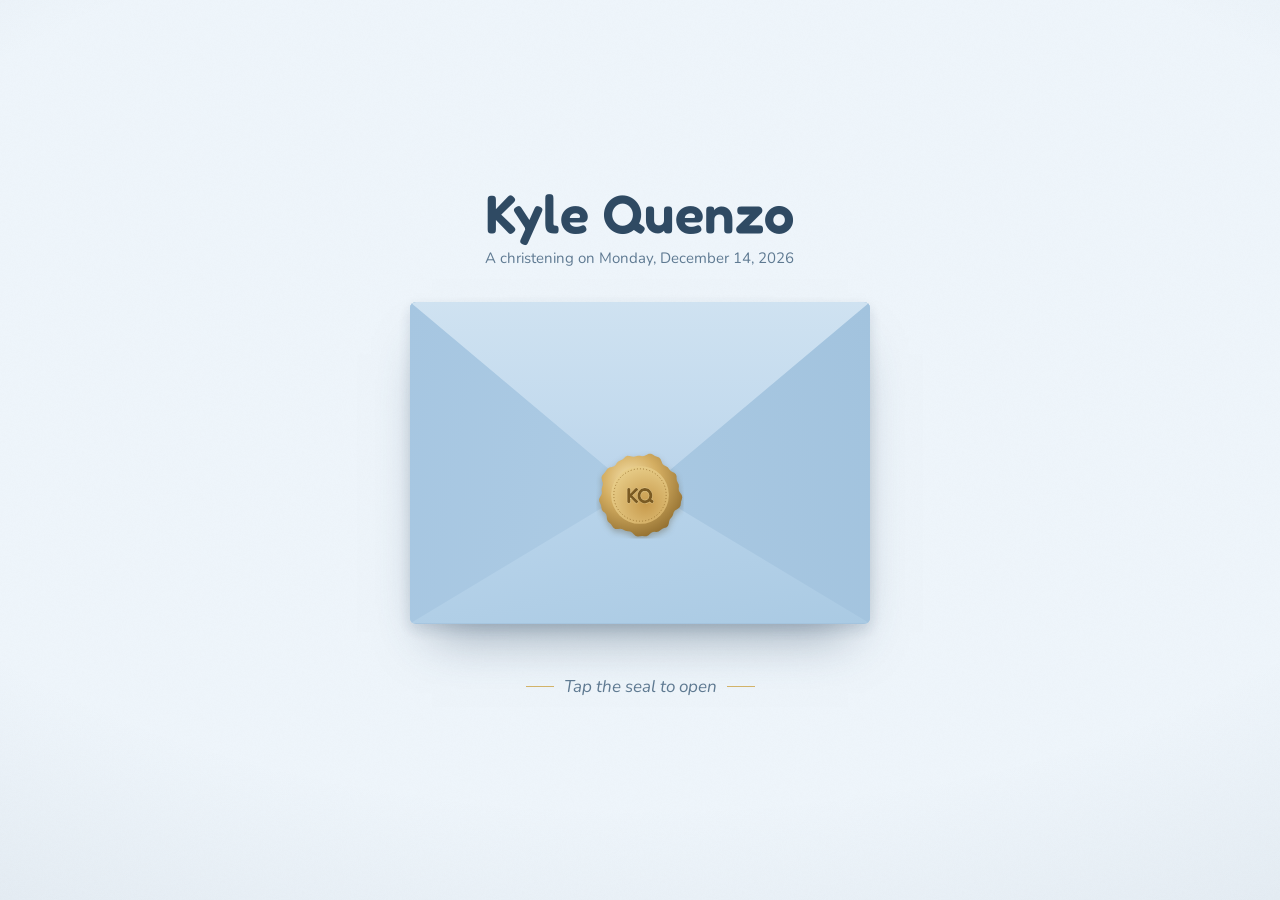
==== commit e4eb692a: "Correct godparent name to Anna Emilyn Hagoot Co-Authored-By: Claude Haiku 5.5 <noreply@anthropic.com" ====
--- a/dedication/index.html
+++ b/dedication/index.html
@@ -972,7 +972,7 @@
           />
         </svg>
         <ul class="gp">
-          <li>Anna Emily Hagoot</li>
+          <li>Anna Emilyn Hagoot</li>
           <li>Angelita Angala</li>
           <li>Cherry Joven</li>
           <li>Clarine Mallillin</li>
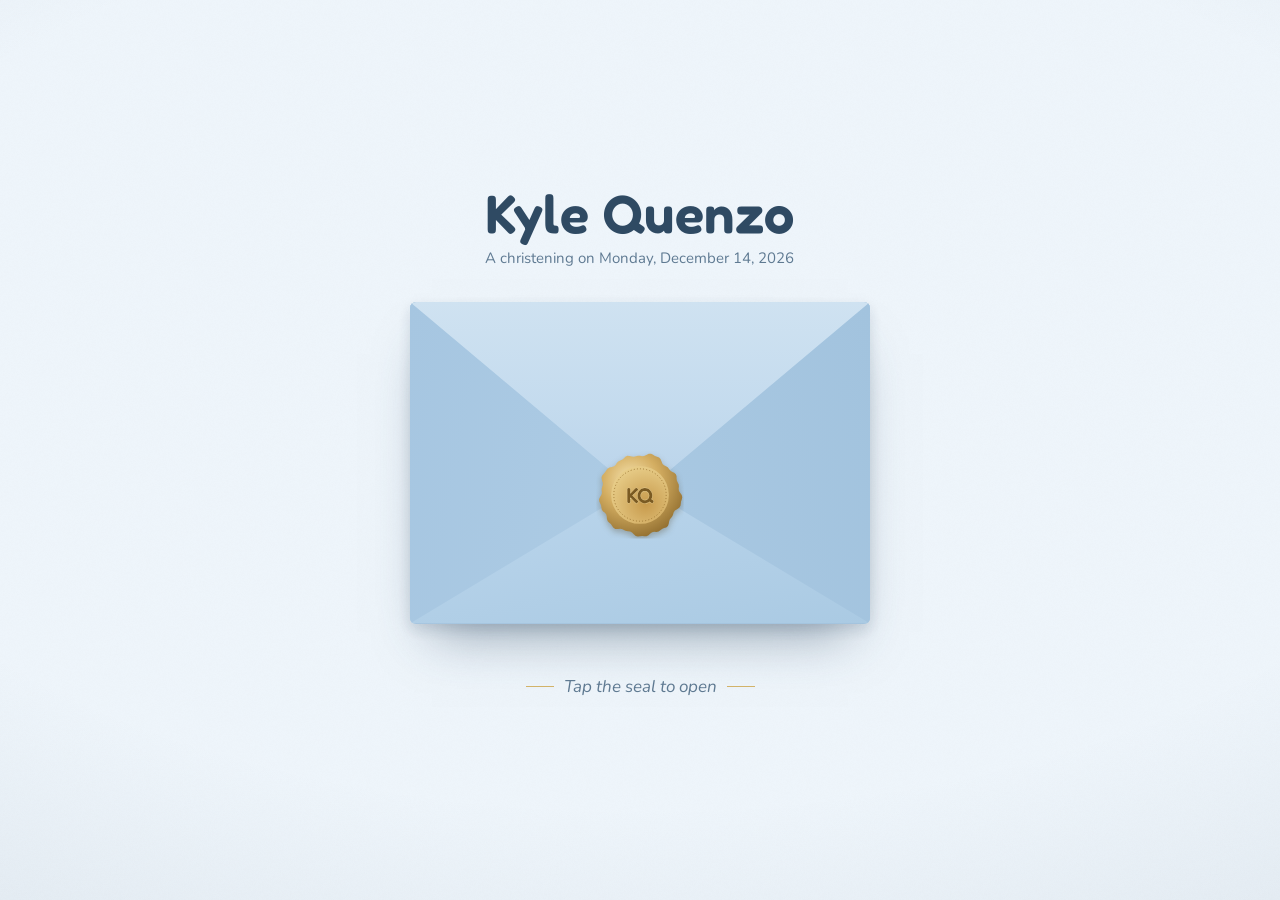
==== commit 70f76bd8: "Correct godparent name to Zendrick Hermosa Co-Authored-By: Claude Haiku 5.5 <noreply@anthropic.com>" ====
--- a/dedication/index.html
+++ b/dedication/index.html
@@ -984,7 +984,7 @@
           <li>Rolando Yague</li>
           <li>Samson Vilog</li>
           <li>Daryl Jorda</li>
-          <li>Zendrick Hermosura</li>
+          <li>Zendrick Hermosa</li>
           <li>Miguel Tapales</li>
           <li>Christian Alvarado</li>
           <li>Gracia Gacusana</li>
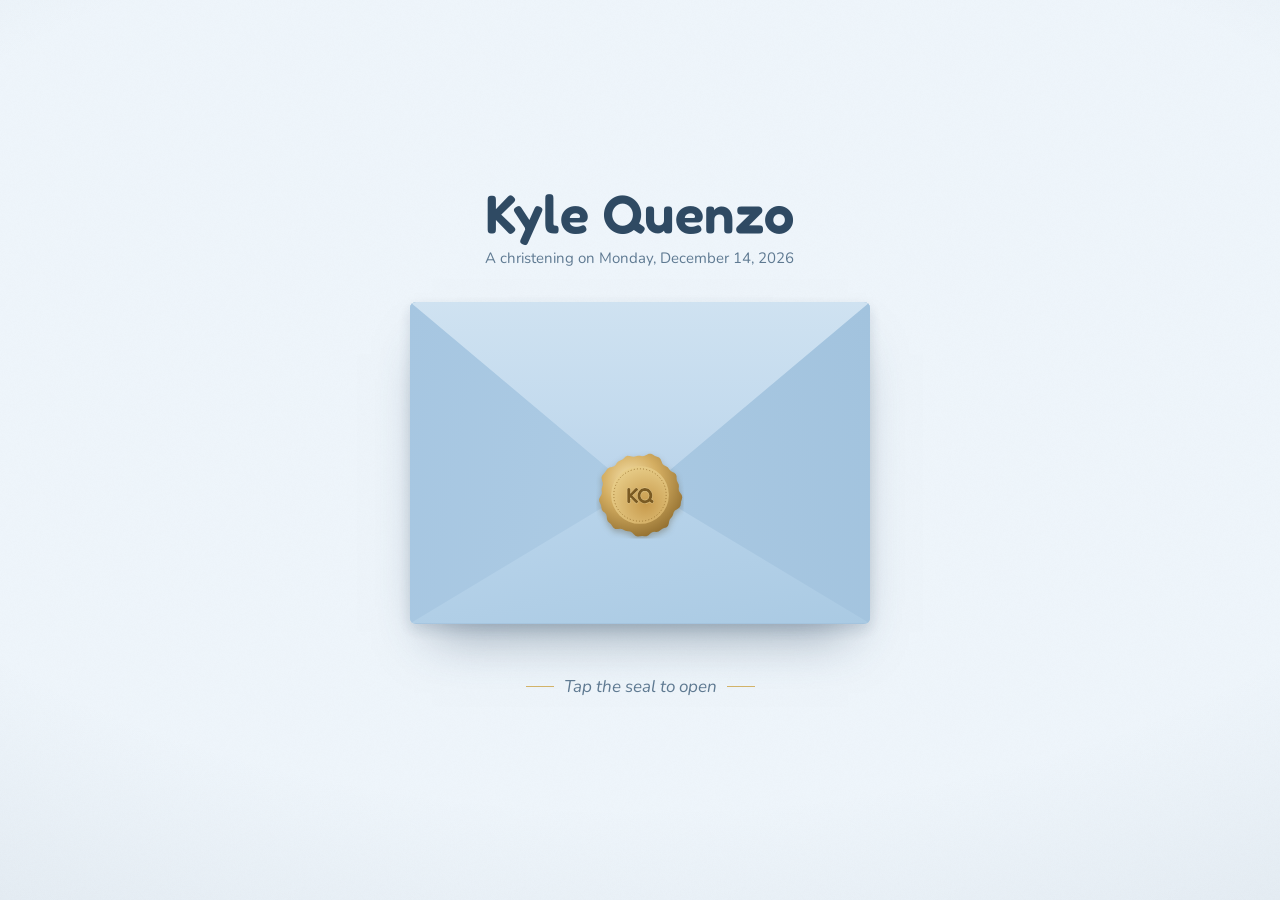
==== commit d09bf91c: "Move wedding and christening to 1:00 pm; fix a godparent surname Co-Authored-By: Claude Haiku 5.5 <n" ====
--- a/dedication/index.html
+++ b/dedication/index.html
@@ -879,7 +879,7 @@
         <p class="lead">The christening of</p>
         <h2 class="kid">Kyle Quenzo</h2>
         <p class="date">
-          Monday, December 14, 2026<small>3:30 in the afternoon</small>
+          Monday, December 14, 2026<small>1:00 in the afternoon</small>
         </p>
       </div>
     </template>
@@ -924,7 +924,7 @@
         <dl class="facts">
           <div>
             <dt>When</dt>
-            <dd>Monday, December 14, 2026 at 3:30 PM</dd>
+            <dd>Monday, December 14, 2026 at 1:00 PM</dd>
           </div>
           <div>
             <dt>Where</dt>
@@ -983,7 +983,7 @@
           <li>Jonel Altura</li>
           <li>Rolando Yague</li>
           <li>Samson Vilog</li>
-          <li>Daryl Jorda</li>
+          <li>Daryl Torda</li>
           <li>Zendrick Hermosa</li>
           <li>Miguel Tapales</li>
           <li>Christian Alvarado</li>
@@ -1050,7 +1050,7 @@
       <p class="sub">Christening on Monday, December 14, 2026</p>
       <ul class="events">
         <li class="ev">
-          <div class="t">3:30 pm<small>Christening</small></div>
+          <div class="t">1:00 pm<small>Christening</small></div>
           <div>
             <h3>Christening of Kyle Quenzo</h3>
             <p>San Juan de Sahagun Parish Church, Candon City, Ilocos Sur</p>
@@ -1548,12 +1548,12 @@
         const q = new URLSearchParams({
           action: "TEMPLATE",
           text: "Christening of Kyle Quenzo",
-          dates: "20261214T153000/20261214T220000",
+          dates: "20261214T130000/20261214T220000",
           ctz: "Asia/Manila",
           location:
             "San Juan de Sahagun Parish Church, Candon City, Ilocos Sur",
           details:
-            "Christening of Kyle Quenzo 3:30 PM at San Juan de Sahagun Parish Church, Candon City.\nReception at Ban-aw Sapphire Event Hall, Galimuyod, Ilocos Sur.",
+            "Christening of Kyle Quenzo 1:00 PM at San Juan de Sahagun Parish Church, Candon City.\nReception at Ban-aw Sapphire Event Hall, Galimuyod, Ilocos Sur.",
         });
         $("calLink").href =
           "https://calendar.google.com/calendar/render?" + q.toString();
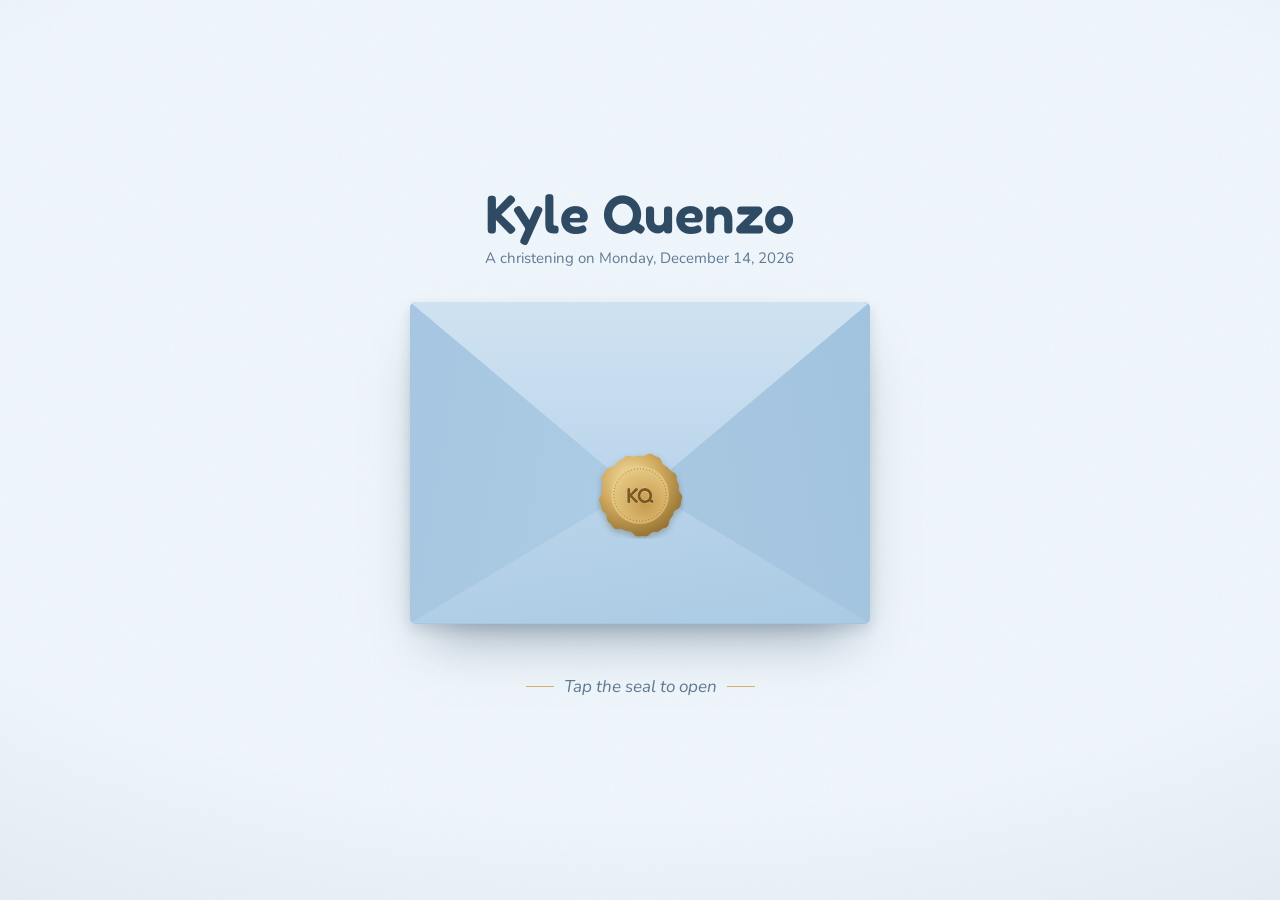
==== commit ec460481: "Add two godparents and update the cover time to 1:00 pm Co-Authored-By: Claude Opus 5.5 <noreply@ant" ====
--- a/dedication/index.html
+++ b/dedication/index.html
@@ -1018,6 +1018,8 @@
           <li>Angelito Jimenez</li>
           <li>Joshua Ugalde</li>
           <li>Aira Gapate</li>
+          <li>Precious Leinor Atun</li>
+          <li>Jinky Reyes</li>
         </ul>
       </div>
     </template>
